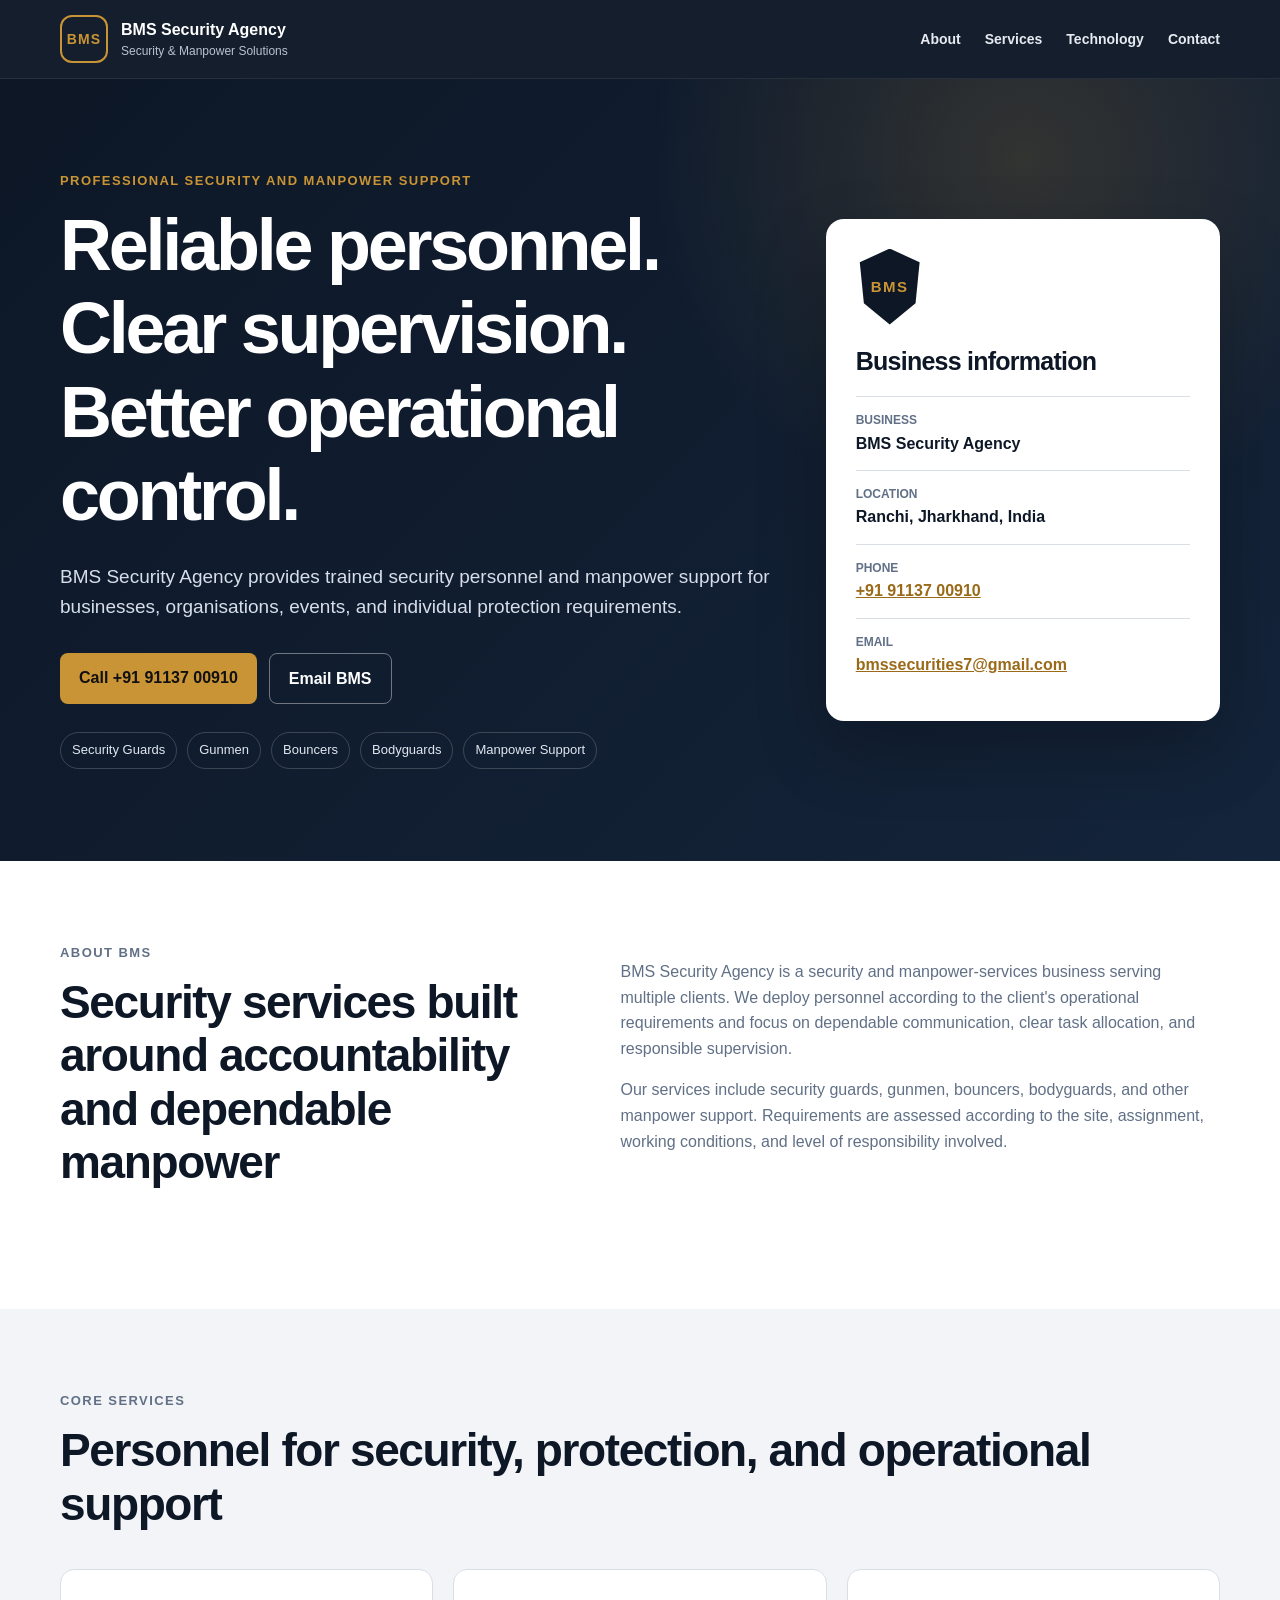
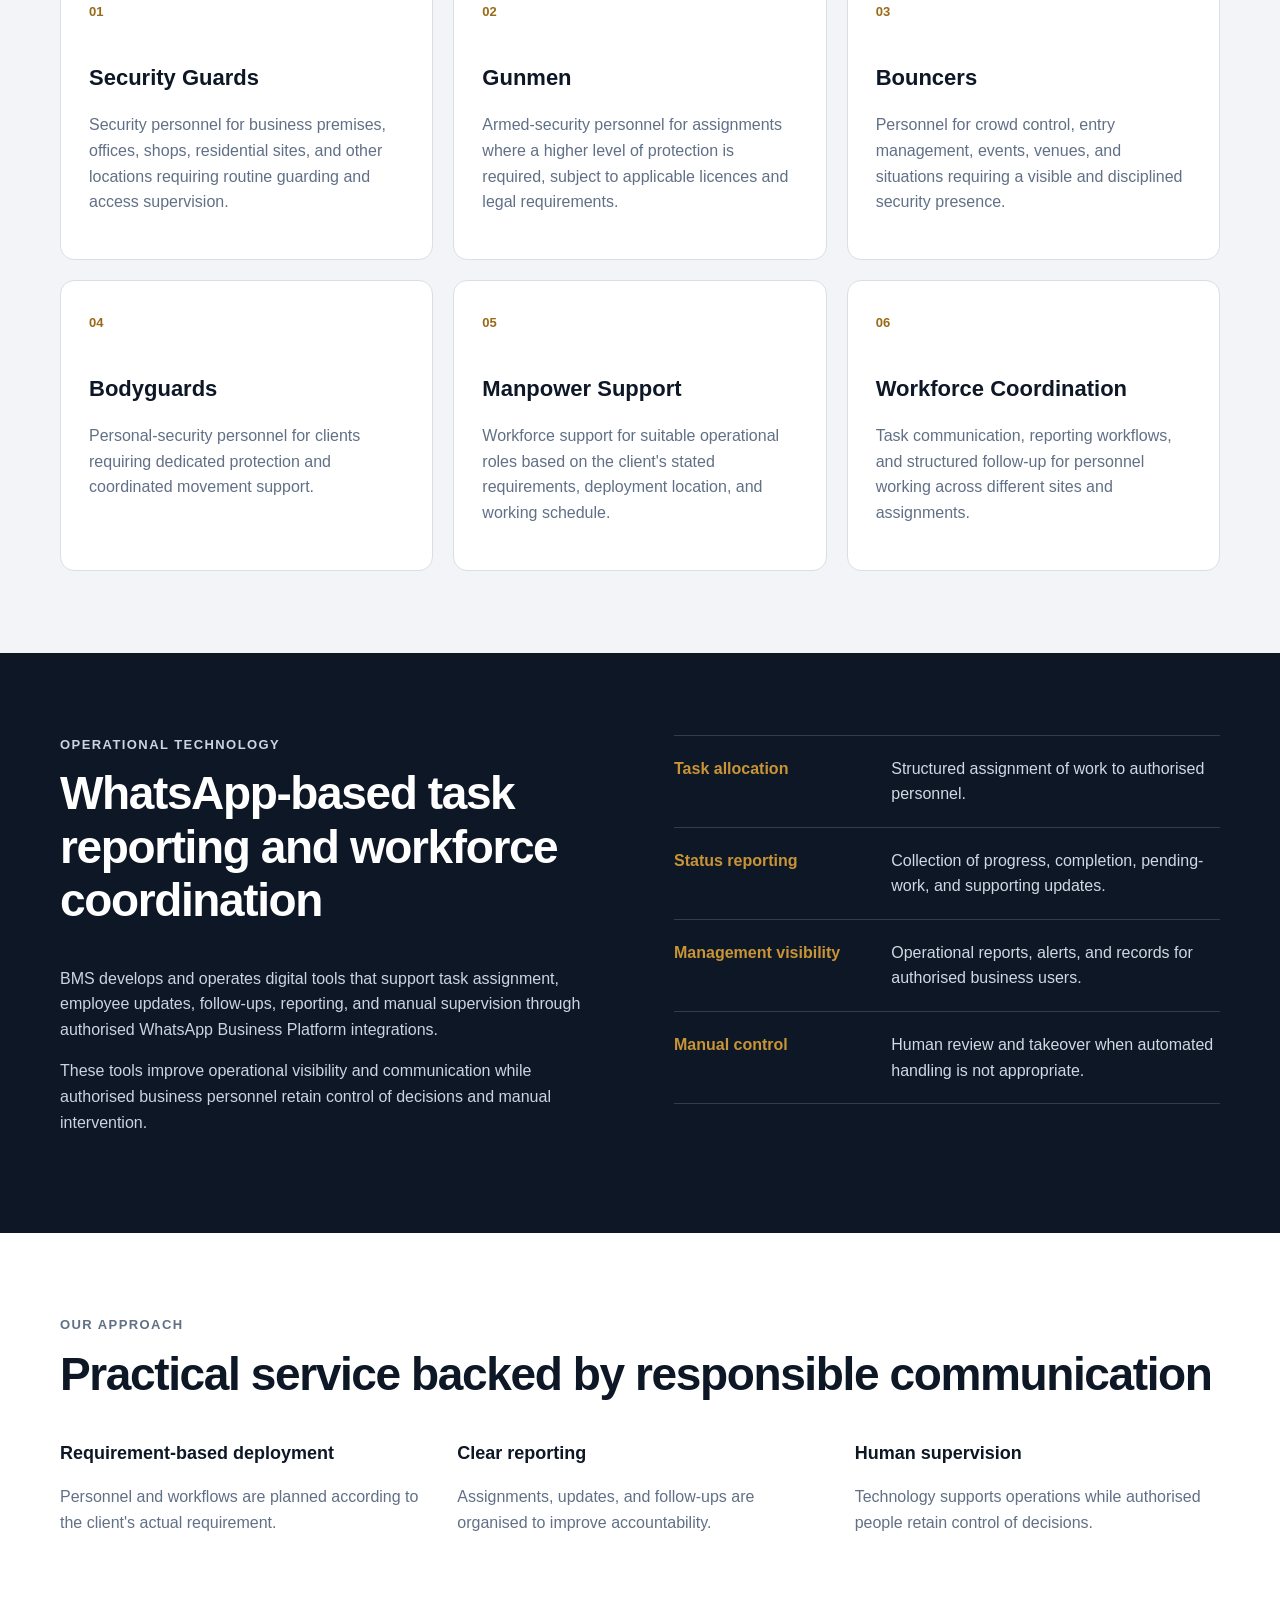
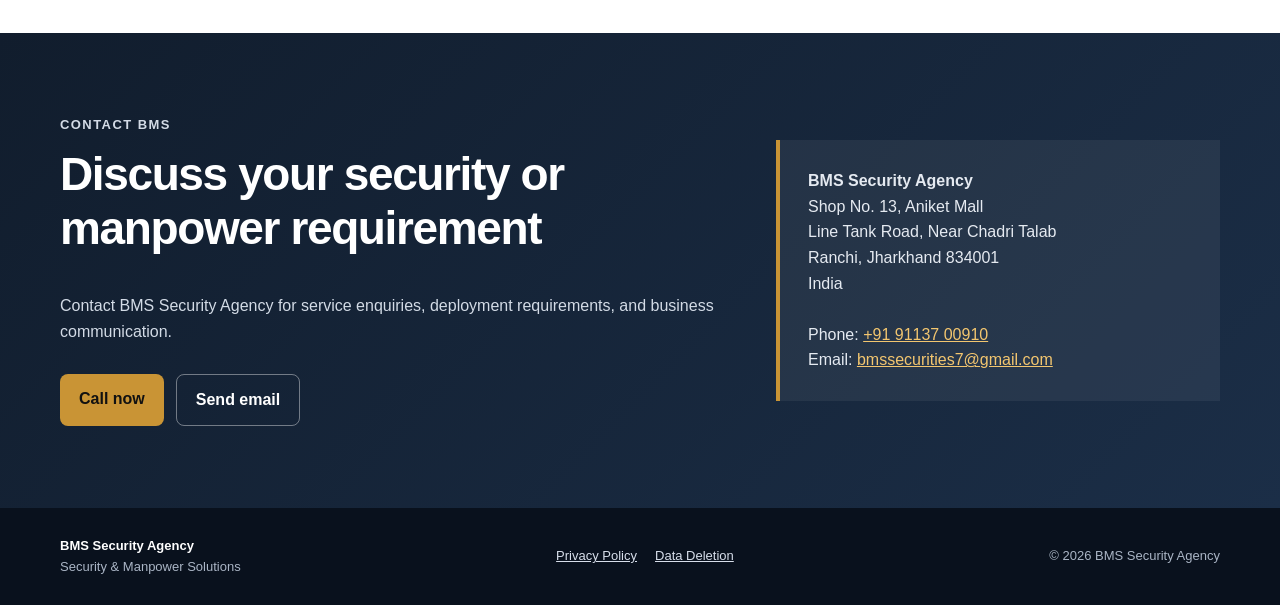
==== index.html @ 866577cf "Add BMS Security Agency website" ====
<!doctype html>
<html lang="en">
<head>
  <meta charset="utf-8">
  <meta name="viewport" content="width=device-width, initial-scale=1">
  <title>BMS Security Agency | Security & Manpower Solutions</title>
  <meta name="description" content="BMS Security Agency provides security guards, gunmen, bouncers, bodyguards, manpower support, and workforce coordination solutions from Ranchi, Jharkhand.">
  <meta name="theme-color" content="#0d1726">
  <link rel="icon" href="favicon.svg" type="image/svg+xml">
  <link rel="stylesheet" href="styles.css">
</head>
<body>
  <header class="site-header">
    <div class="container header-inner">
      <a class="brand" href="index.html" aria-label="BMS Security Agency home">
        <span class="brand-mark">BMS</span>
        <span class="brand-text">
          <strong>BMS Security Agency</strong>
          <small>Security & Manpower Solutions</small>
        </span>
      </a>
      <nav aria-label="Primary navigation">
        <a href="#about">About</a>
        <a href="#services">Services</a>
        <a href="#technology">Technology</a>
        <a href="#contact">Contact</a>
      </nav>
    </div>
  </header>

  <main>
    <section class="hero">
      <div class="container hero-grid">
        <div>
          <p class="eyebrow">Professional security and manpower support</p>
          <h1>Reliable personnel. Clear supervision. Better operational control.</h1>
          <p class="lead">
            BMS Security Agency provides trained security personnel and manpower support
            for businesses, organisations, events, and individual protection requirements.
          </p>
          <div class="actions">
            <a class="button primary" href="tel:+919113700910">Call +91 91137 00910</a>
            <a class="button secondary light" href="mailto:bmssecurities7@gmail.com">Email BMS</a>
          </div>
          <ul class="service-pills">
            <li>Security Guards</li>
            <li>Gunmen</li>
            <li>Bouncers</li>
            <li>Bodyguards</li>
            <li>Manpower Support</li>
          </ul>
        </div>

        <aside class="business-card">
          <div class="shield">BMS</div>
          <h2>Business information</h2>
          <dl>
            <div><dt>Business</dt><dd>BMS Security Agency</dd></div>
            <div><dt>Location</dt><dd>Ranchi, Jharkhand, India</dd></div>
            <div><dt>Phone</dt><dd><a href="tel:+919113700910">+91 91137 00910</a></dd></div>
            <div><dt>Email</dt><dd><a href="mailto:bmssecurities7@gmail.com">bmssecurities7@gmail.com</a></dd></div>
          </dl>
        </aside>
      </div>
    </section>

    <section id="about" class="section">
      <div class="container split">
        <div>
          <p class="eyebrow">About BMS</p>
          <h2>Security services built around accountability and dependable manpower</h2>
        </div>
        <div>
          <p>
            BMS Security Agency is a security and manpower-services business serving
            multiple clients. We deploy personnel according to the client's operational
            requirements and focus on dependable communication, clear task allocation,
            and responsible supervision.
          </p>
          <p>
            Our services include security guards, gunmen, bouncers, bodyguards, and other
            manpower support. Requirements are assessed according to the site, assignment,
            working conditions, and level of responsibility involved.
          </p>
        </div>
      </div>
    </section>

    <section id="services" class="section alt">
      <div class="container">
        <p class="eyebrow">Core services</p>
        <h2>Personnel for security, protection, and operational support</h2>
        <div class="cards">
          <article class="card"><span>01</span><h3>Security Guards</h3><p>Security personnel for business premises, offices, shops, residential sites, and other locations requiring routine guarding and access supervision.</p></article>
          <article class="card"><span>02</span><h3>Gunmen</h3><p>Armed-security personnel for assignments where a higher level of protection is required, subject to applicable licences and legal requirements.</p></article>
          <article class="card"><span>03</span><h3>Bouncers</h3><p>Personnel for crowd control, entry management, events, venues, and situations requiring a visible and disciplined security presence.</p></article>
          <article class="card"><span>04</span><h3>Bodyguards</h3><p>Personal-security personnel for clients requiring dedicated protection and coordinated movement support.</p></article>
          <article class="card"><span>05</span><h3>Manpower Support</h3><p>Workforce support for suitable operational roles based on the client's stated requirements, deployment location, and working schedule.</p></article>
          <article class="card"><span>06</span><h3>Workforce Coordination</h3><p>Task communication, reporting workflows, and structured follow-up for personnel working across different sites and assignments.</p></article>
        </div>
      </div>
    </section>

    <section id="technology" class="section technology">
      <div class="container technology-grid">
        <div>
          <p class="eyebrow">Operational technology</p>
          <h2>WhatsApp-based task reporting and workforce coordination</h2>
          <p>
            BMS develops and operates digital tools that support task assignment, employee
            updates, follow-ups, reporting, and manual supervision through authorised
            WhatsApp Business Platform integrations.
          </p>
          <p>
            These tools improve operational visibility and communication while authorised
            business personnel retain control of decisions and manual intervention.
          </p>
        </div>
        <div class="feature-list">
          <div><strong>Task allocation</strong><span>Structured assignment of work to authorised personnel.</span></div>
          <div><strong>Status reporting</strong><span>Collection of progress, completion, pending-work, and supporting updates.</span></div>
          <div><strong>Management visibility</strong><span>Operational reports, alerts, and records for authorised business users.</span></div>
          <div><strong>Manual control</strong><span>Human review and takeover when automated handling is not appropriate.</span></div>
        </div>
      </div>
    </section>

    <section class="section">
      <div class="container">
        <p class="eyebrow">Our approach</p>
        <h2>Practical service backed by responsible communication</h2>
        <div class="commitment-grid">
          <div><strong>Requirement-based deployment</strong><p>Personnel and workflows are planned according to the client's actual requirement.</p></div>
          <div><strong>Clear reporting</strong><p>Assignments, updates, and follow-ups are organised to improve accountability.</p></div>
          <div><strong>Human supervision</strong><p>Technology supports operations while authorised people retain control of decisions.</p></div>
        </div>
      </div>
    </section>

    <section id="contact" class="section contact-section">
      <div class="container contact-grid">
        <div>
          <p class="eyebrow">Contact BMS</p>
          <h2>Discuss your security or manpower requirement</h2>
          <p>Contact BMS Security Agency for service enquiries, deployment requirements, and business communication.</p>
          <div class="actions">
            <a class="button primary" href="tel:+919113700910">Call now</a>
            <a class="button secondary light" href="mailto:bmssecurities7@gmail.com">Send email</a>
          </div>
        </div>
        <address>
          <strong>BMS Security Agency</strong><br>
          Shop No. 13, Aniket Mall<br>
          Line Tank Road, Near Chadri Talab<br>
          Ranchi, Jharkhand 834001<br>
          India<br><br>
          Phone: <a href="tel:+919113700910">+91 91137 00910</a><br>
          Email: <a href="mailto:bmssecurities7@gmail.com">bmssecurities7@gmail.com</a>
        </address>
      </div>
    </section>
  </main>

  <footer>
    <div class="container footer-inner">
      <div><strong>BMS Security Agency</strong><span>Security & Manpower Solutions</span></div>
      <div class="footer-links">
        <a href="privacy.html">Privacy Policy</a>
        <a href="data-deletion.html">Data Deletion</a>
      </div>
      <span>© <span id="year"></span> BMS Security Agency</span>
    </div>
  </footer>

  <script>document.getElementById("year").textContent = new Date().getFullYear();</script>
</body>
</html>
---- styles.css ----
*{box-sizing:border-box}:root{--ink:#0d1726;--muted:#617086;--surface:#fff;--soft:#f2f4f7;--line:#d9dee7;--gold:#c99435;--gold-dark:#9a6a18;--navy:#0d1726;--navy-light:#14243a;--max:1160px}html{scroll-behavior:smooth}body{margin:0;color:var(--ink);background:var(--surface);font-family:Arial,Helvetica,sans-serif;line-height:1.6}a{color:var(--gold-dark)}.container{width:min(calc(100% - 36px),var(--max));margin:0 auto}.site-header{position:sticky;top:0;z-index:20;background:rgba(13,23,38,.97);border-bottom:1px solid rgba(255,255,255,.08)}.header-inner,.footer-inner{display:flex;align-items:center;justify-content:space-between;gap:28px}.header-inner{min-height:78px}.brand{display:inline-flex;align-items:center;gap:13px;color:#fff;text-decoration:none}.brand-mark{width:48px;height:48px;display:grid;place-items:center;border:2px solid var(--gold);border-radius:12px;color:var(--gold);font-size:14px;font-weight:800;letter-spacing:.08em}.brand-text strong,.brand-text small{display:block}.brand-text small{color:#b8c2d1;font-size:12px}nav{display:flex;gap:24px}nav a{color:#e6ebf2;text-decoration:none;font-size:14px;font-weight:700}nav a:hover{color:var(--gold)}.hero{padding:92px 0;color:#fff;background:radial-gradient(circle at 80% 10%,rgba(201,148,53,.18),transparent 30%),linear-gradient(135deg,var(--navy),var(--navy-light))}.hero-grid{display:grid;grid-template-columns:1.35fr .75fr;gap:56px;align-items:center}.eyebrow{margin:0 0 12px;color:var(--gold);font-size:13px;font-weight:800;letter-spacing:.11em;text-transform:uppercase}h1,h2,h3{line-height:1.16;margin-top:0}h1{max-width:900px;margin-bottom:24px;font-size:clamp(42px,6.5vw,72px);letter-spacing:-.045em}h2{font-size:clamp(30px,4.5vw,46px);letter-spacing:-.03em}.lead{max-width:760px;color:#d7deea;font-size:19px}.actions{display:flex;flex-wrap:wrap;gap:12px;margin-top:30px}.button{display:inline-block;padding:12px 19px;border-radius:8px;text-decoration:none;font-weight:800}.button.primary{color:#111;background:var(--gold)}.button.secondary{color:var(--ink);background:#fff;border:1px solid var(--line)}.button.secondary.light{color:#fff;background:transparent;border-color:rgba(255,255,255,.4)}.service-pills{display:flex;flex-wrap:wrap;gap:10px;padding:0;margin:28px 0 0;list-style:none}.service-pills li{padding:7px 11px;color:#dfe6ef;border:1px solid rgba(255,255,255,.18);border-radius:999px;font-size:13px}.business-card{padding:30px;color:var(--ink);background:#fff;border-radius:18px;box-shadow:0 28px 70px rgba(0,0,0,.24)}.shield{width:68px;height:76px;display:grid;place-items:center;margin-bottom:22px;color:var(--gold);background:var(--navy);clip-path:polygon(50% 0,94% 18%,88% 72%,50% 100%,12% 72%,6% 18%);font-size:15px;font-weight:900;letter-spacing:.1em}.business-card h2{font-size:25px}.business-card dl,.business-card dd{margin:0}.business-card dl>div{padding:14px 0;border-top:1px solid var(--line)}.business-card dt{color:var(--muted);font-size:12px;font-weight:700;text-transform:uppercase}.business-card dd{font-weight:700}.section{padding:82px 0}.section.alt{background:var(--soft)}.split{display:grid;grid-template-columns:.9fr 1.1fr;gap:70px;align-items:start}.section p{color:var(--muted)}.cards{display:grid;grid-template-columns:repeat(3,1fr);gap:20px;margin-top:34px}.card{min-height:270px;padding:28px;background:#fff;border:1px solid var(--line);border-radius:14px}.card span{display:inline-block;margin-bottom:42px;color:var(--gold-dark);font-size:13px;font-weight:800}.card h3{font-size:22px}.technology{color:#fff;background:var(--navy)}.technology h2{color:#fff}.technology p{color:#cbd4e0}.technology-grid{display:grid;grid-template-columns:1fr 1fr;gap:68px}.feature-list{border-top:1px solid rgba(255,255,255,.16)}.feature-list>div{display:grid;grid-template-columns:.75fr 1.25fr;gap:20px;padding:20px 0;border-bottom:1px solid rgba(255,255,255,.16)}.feature-list strong{color:var(--gold)}.feature-list span{color:#d0d8e3}.commitment-grid{display:grid;grid-template-columns:repeat(3,1fr);gap:32px;margin-top:32px}.commitment-grid strong{display:block;margin-bottom:8px;font-size:18px}.contact-section{color:#fff;background:linear-gradient(135deg,#111d2d,#1b2e47)}.contact-section h2{color:#fff}.contact-section p{color:#d3dbe6}.contact-grid{display:grid;grid-template-columns:1.2fr .8fr;gap:50px;align-items:center}address{padding:28px;color:#e5eaf1;background:rgba(255,255,255,.06);border-left:4px solid var(--gold);font-style:normal}address a{color:#f3c66f}footer{padding:28px 0;color:#aab5c5;background:#09111d;font-size:13px}.footer-inner>div:first-child strong,.footer-inner>div:first-child span{display:block}.footer-inner>div:first-child strong{color:#fff}.footer-links{display:flex;gap:18px}.footer-links a{color:#d7deea}.legal-page{min-height:75vh;background:var(--soft)}.legal-card{max-width:880px;padding:46px;background:#fff;border:1px solid var(--line);border-radius:16px}.legal-card h1{margin-bottom:8px;font-size:clamp(40px,6vw,62px)}.legal-card h2{margin-top:34px;font-size:25px}.legal-card li{margin-bottom:8px;color:var(--muted)}@media(max-width:820px){nav{display:none}.hero{padding:62px 0}.hero-grid,.split,.technology-grid,.contact-grid,.cards,.commitment-grid{grid-template-columns:1fr}.hero-grid,.split,.technology-grid,.contact-grid{gap:34px}.card{min-height:auto}.feature-list>div{grid-template-columns:1fr;gap:5px}.footer-inner{align-items:flex-start;flex-direction:column}.legal-card{padding:28px 22px}}
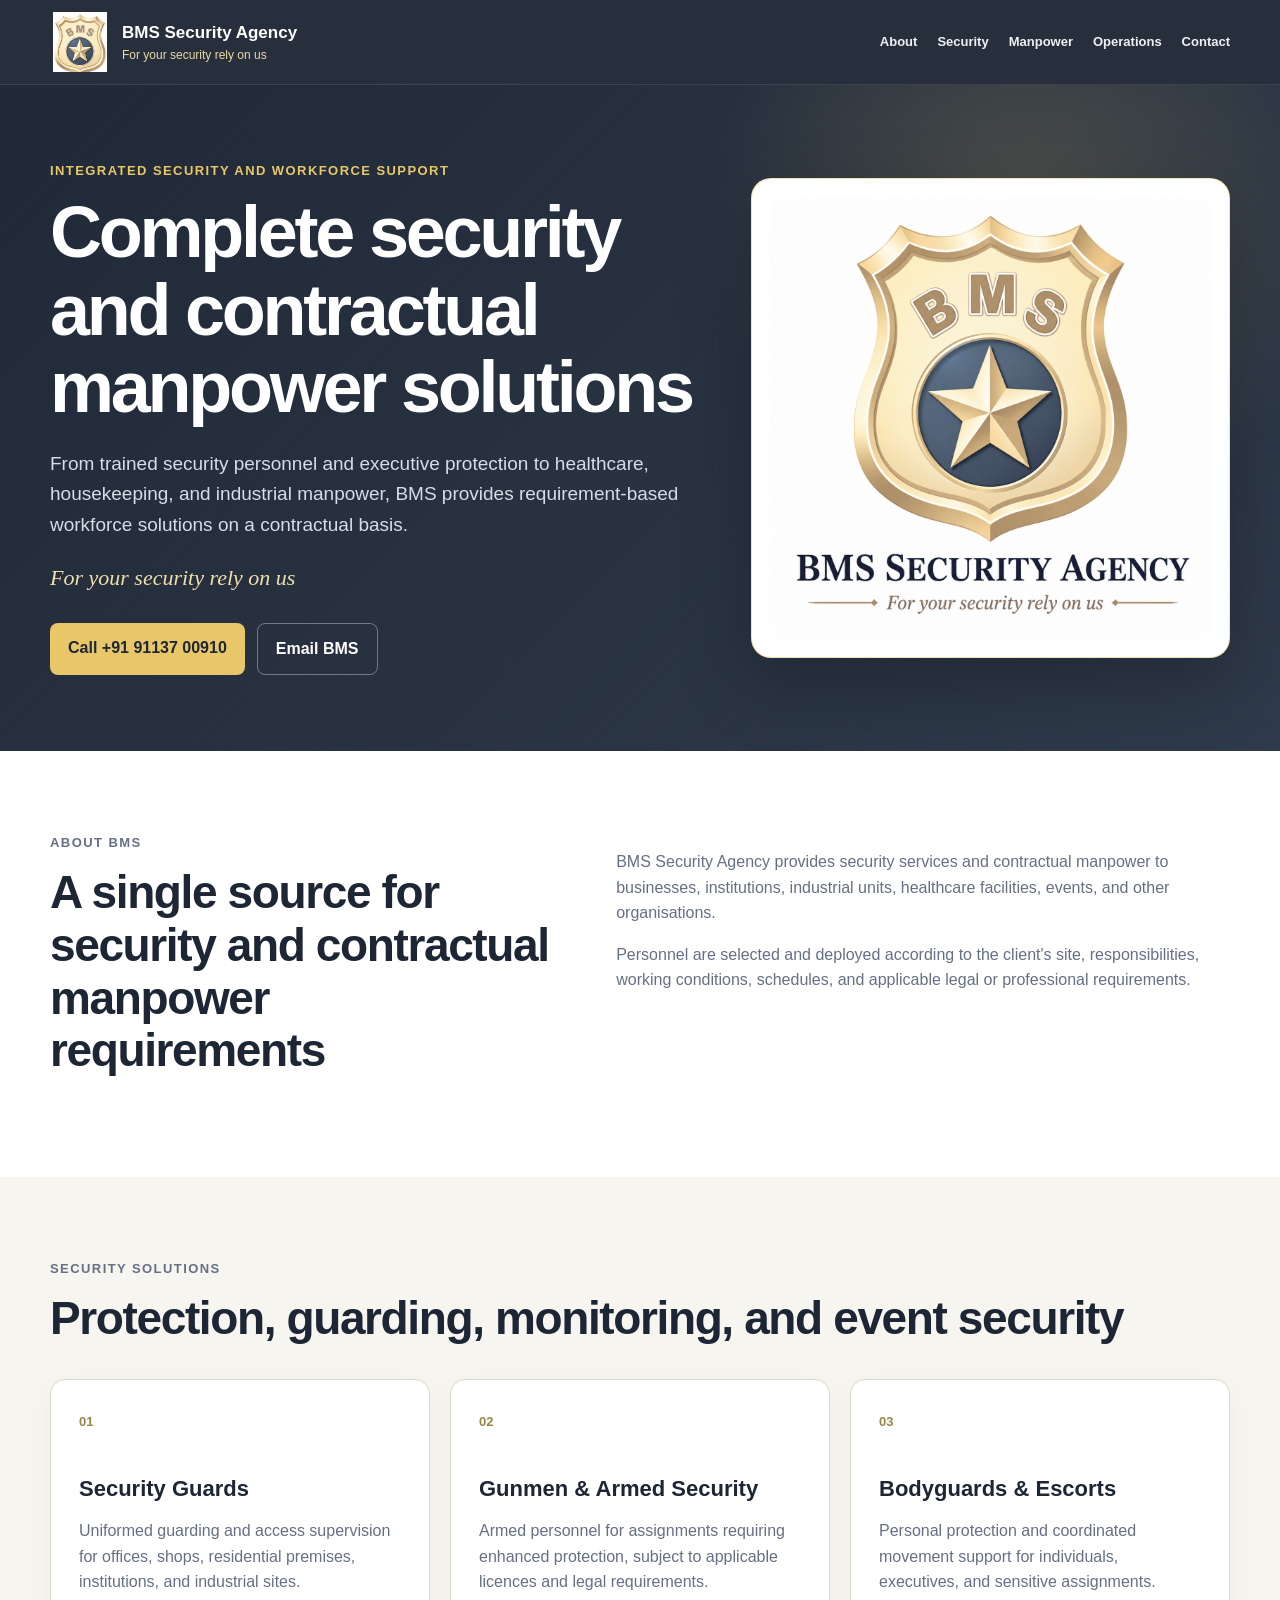
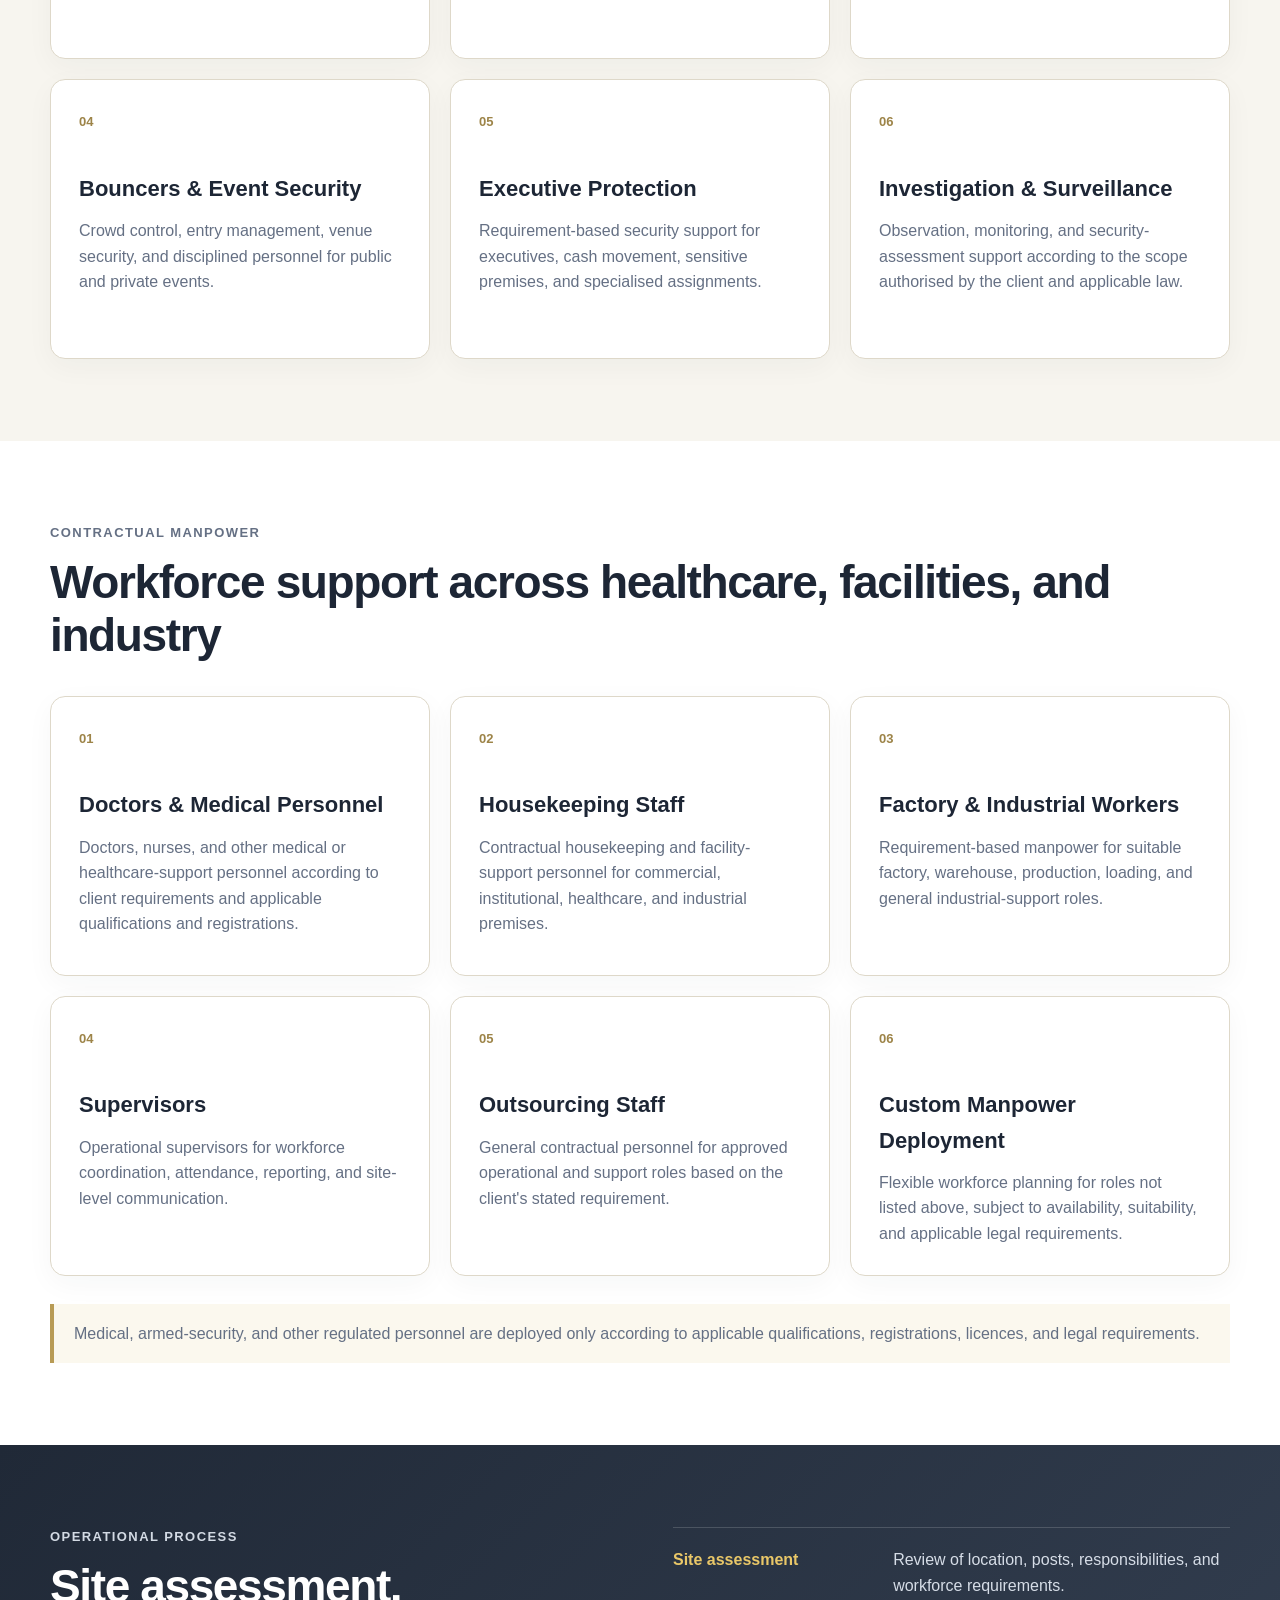
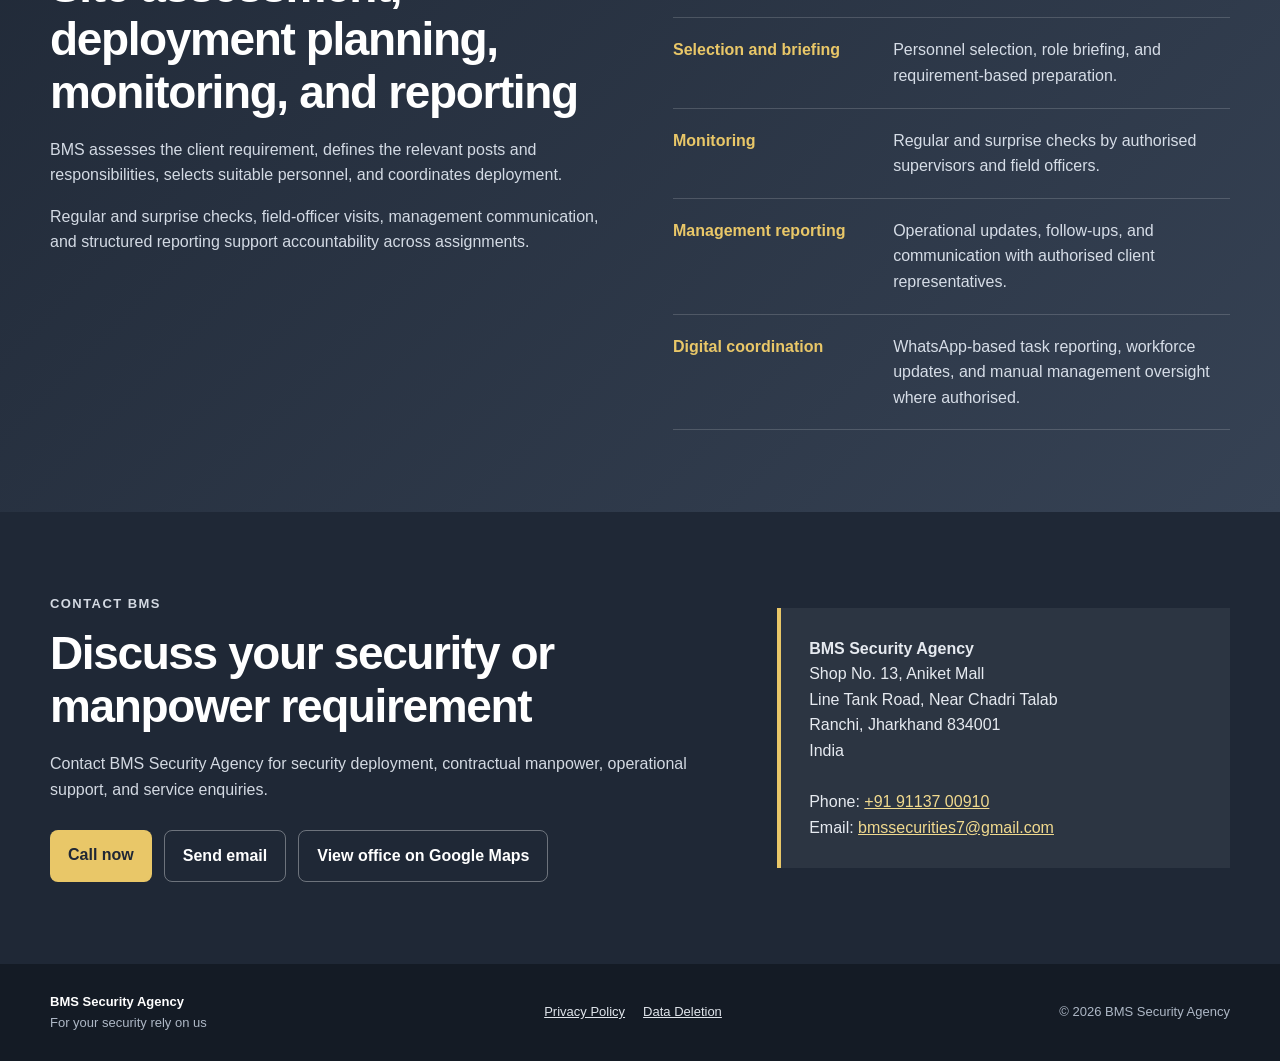
==== commit 2cfdd594: "Update BMS website and branding" ====
--- a/index.html
+++ b/index.html
@@ -3,63 +3,53 @@
 <head>
   <meta charset="utf-8">
   <meta name="viewport" content="width=device-width, initial-scale=1">
-  <title>BMS Security Agency | Security & Manpower Solutions</title>
-  <meta name="description" content="BMS Security Agency provides security guards, gunmen, bouncers, bodyguards, manpower support, and workforce coordination solutions from Ranchi, Jharkhand.">
-  <meta name="theme-color" content="#0d1726">
-  <link rel="icon" href="favicon.svg" type="image/svg+xml">
+  <title>BMS Security Agency | Complete Security & Contractual Manpower Solutions</title>
+  <meta name="description" content="BMS Security Agency provides complete security solutions and contractual manpower including guards, gunmen, bodyguards, bouncers, medical staff, housekeeping personnel, and factory workers.">
+  <meta name="theme-color" content="#1d2635">
+  <link rel="icon" href="favicon.png" type="image/png">
   <link rel="stylesheet" href="styles.css">
 </head>
 <body>
   <header class="site-header">
     <div class="container header-inner">
-      <a class="brand" href="index.html" aria-label="BMS Security Agency home">
-        <span class="brand-mark">BMS</span>
+      <a class="brand" href="#top" aria-label="BMS Security Agency home">
+        <img src="bms-logo-mark.png" alt="" class="brand-logo">
         <span class="brand-text">
           <strong>BMS Security Agency</strong>
-          <small>Security & Manpower Solutions</small>
+          <small>For your security rely on us</small>
         </span>
       </a>
       <nav aria-label="Primary navigation">
         <a href="#about">About</a>
-        <a href="#services">Services</a>
-        <a href="#technology">Technology</a>
+        <a href="#security">Security</a>
+        <a href="#manpower">Manpower</a>
+        <a href="#operations">Operations</a>
         <a href="#contact">Contact</a>
       </nav>
     </div>
   </header>
 
-  <main>
+  <main id="top">
     <section class="hero">
       <div class="container hero-grid">
-        <div>
-          <p class="eyebrow">Professional security and manpower support</p>
-          <h1>Reliable personnel. Clear supervision. Better operational control.</h1>
+        <div class="hero-copy">
+          <p class="eyebrow">Integrated security and workforce support</p>
+          <h1>Complete security and contractual manpower solutions</h1>
           <p class="lead">
-            BMS Security Agency provides trained security personnel and manpower support
-            for businesses, organisations, events, and individual protection requirements.
+            From trained security personnel and executive protection to healthcare,
+            housekeeping, and industrial manpower, BMS provides requirement-based
+            workforce solutions on a contractual basis.
           </p>
+          <p class="motto">For your security rely on us</p>
+
           <div class="actions">
             <a class="button primary" href="tel:+919113700910">Call +91 91137 00910</a>
             <a class="button secondary light" href="mailto:bmssecurities7@gmail.com">Email BMS</a>
           </div>
-          <ul class="service-pills">
-            <li>Security Guards</li>
-            <li>Gunmen</li>
-            <li>Bouncers</li>
-            <li>Bodyguards</li>
-            <li>Manpower Support</li>
-          </ul>
         </div>
 
-        <aside class="business-card">
-          <div class="shield">BMS</div>
-          <h2>Business information</h2>
-          <dl>
-            <div><dt>Business</dt><dd>BMS Security Agency</dd></div>
-            <div><dt>Location</dt><dd>Ranchi, Jharkhand, India</dd></div>
-            <div><dt>Phone</dt><dd><a href="tel:+919113700910">+91 91137 00910</a></dd></div>
-            <div><dt>Email</dt><dd><a href="mailto:bmssecurities7@gmail.com">bmssecurities7@gmail.com</a></dd></div>
-          </dl>
+        <aside class="logo-panel">
+          <img src="bms-logo-full.png" alt="BMS Security Agency logo with shield, star, and the motto For your security rely on us">
         </aside>
       </div>
     </section>
@@ -68,71 +58,77 @@
       <div class="container split">
         <div>
           <p class="eyebrow">About BMS</p>
-          <h2>Security services built around accountability and dependable manpower</h2>
+          <h2>A single source for security and contractual manpower requirements</h2>
         </div>
         <div>
           <p>
-            BMS Security Agency is a security and manpower-services business serving
-            multiple clients. We deploy personnel according to the client's operational
-            requirements and focus on dependable communication, clear task allocation,
-            and responsible supervision.
+            BMS Security Agency provides security services and contractual manpower
+            to businesses, institutions, industrial units, healthcare facilities,
+            events, and other organisations.
           </p>
           <p>
-            Our services include security guards, gunmen, bouncers, bodyguards, and other
-            manpower support. Requirements are assessed according to the site, assignment,
-            working conditions, and level of responsibility involved.
+            Personnel are selected and deployed according to the client's site,
+            responsibilities, working conditions, schedules, and applicable legal
+            or professional requirements.
           </p>
         </div>
       </div>
     </section>
 
-    <section id="services" class="section alt">
+    <section id="security" class="section alt">
       <div class="container">
-        <p class="eyebrow">Core services</p>
-        <h2>Personnel for security, protection, and operational support</h2>
+        <p class="eyebrow">Security solutions</p>
+        <h2>Protection, guarding, monitoring, and event security</h2>
         <div class="cards">
-          <article class="card"><span>01</span><h3>Security Guards</h3><p>Security personnel for business premises, offices, shops, residential sites, and other locations requiring routine guarding and access supervision.</p></article>
-          <article class="card"><span>02</span><h3>Gunmen</h3><p>Armed-security personnel for assignments where a higher level of protection is required, subject to applicable licences and legal requirements.</p></article>
-          <article class="card"><span>03</span><h3>Bouncers</h3><p>Personnel for crowd control, entry management, events, venues, and situations requiring a visible and disciplined security presence.</p></article>
-          <article class="card"><span>04</span><h3>Bodyguards</h3><p>Personal-security personnel for clients requiring dedicated protection and coordinated movement support.</p></article>
-          <article class="card"><span>05</span><h3>Manpower Support</h3><p>Workforce support for suitable operational roles based on the client's stated requirements, deployment location, and working schedule.</p></article>
-          <article class="card"><span>06</span><h3>Workforce Coordination</h3><p>Task communication, reporting workflows, and structured follow-up for personnel working across different sites and assignments.</p></article>
+          <article class="card"><span>01</span><h3>Security Guards</h3><p>Uniformed guarding and access supervision for offices, shops, residential premises, institutions, and industrial sites.</p></article>
+          <article class="card"><span>02</span><h3>Gunmen & Armed Security</h3><p>Armed personnel for assignments requiring enhanced protection, subject to applicable licences and legal requirements.</p></article>
+          <article class="card"><span>03</span><h3>Bodyguards & Escorts</h3><p>Personal protection and coordinated movement support for individuals, executives, and sensitive assignments.</p></article>
+          <article class="card"><span>04</span><h3>Bouncers & Event Security</h3><p>Crowd control, entry management, venue security, and disciplined personnel for public and private events.</p></article>
+          <article class="card"><span>05</span><h3>Executive Protection</h3><p>Requirement-based security support for executives, cash movement, sensitive premises, and specialised assignments.</p></article>
+          <article class="card"><span>06</span><h3>Investigation & Surveillance</h3><p>Observation, monitoring, and security-assessment support according to the scope authorised by the client and applicable law.</p></article>
         </div>
       </div>
     </section>
 
-    <section id="technology" class="section technology">
+    <section id="manpower" class="section">
+      <div class="container">
+        <p class="eyebrow">Contractual manpower</p>
+        <h2>Workforce support across healthcare, facilities, and industry</h2>
+        <div class="cards">
+          <article class="card"><span>01</span><h3>Doctors & Medical Personnel</h3><p>Doctors, nurses, and other medical or healthcare-support personnel according to client requirements and applicable qualifications and registrations.</p></article>
+          <article class="card"><span>02</span><h3>Housekeeping Staff</h3><p>Contractual housekeeping and facility-support personnel for commercial, institutional, healthcare, and industrial premises.</p></article>
+          <article class="card"><span>03</span><h3>Factory & Industrial Workers</h3><p>Requirement-based manpower for suitable factory, warehouse, production, loading, and general industrial-support roles.</p></article>
+          <article class="card"><span>04</span><h3>Supervisors</h3><p>Operational supervisors for workforce coordination, attendance, reporting, and site-level communication.</p></article>
+          <article class="card"><span>05</span><h3>Outsourcing Staff</h3><p>General contractual personnel for approved operational and support roles based on the client's stated requirement.</p></article>
+          <article class="card"><span>06</span><h3>Custom Manpower Deployment</h3><p>Flexible workforce planning for roles not listed above, subject to availability, suitability, and applicable legal requirements.</p></article>
+        </div>
+        <p class="disclaimer">
+          Medical, armed-security, and other regulated personnel are deployed only
+          according to applicable qualifications, registrations, licences, and legal requirements.
+        </p>
+      </div>
+    </section>
+
+    <section id="operations" class="section technology">
       <div class="container technology-grid">
         <div>
-          <p class="eyebrow">Operational technology</p>
-          <h2>WhatsApp-based task reporting and workforce coordination</h2>
+          <p class="eyebrow">Operational process</p>
+          <h2>Site assessment, deployment planning, monitoring, and reporting</h2>
           <p>
-            BMS develops and operates digital tools that support task assignment, employee
-            updates, follow-ups, reporting, and manual supervision through authorised
-            WhatsApp Business Platform integrations.
+            BMS assesses the client requirement, defines the relevant posts and
+            responsibilities, selects suitable personnel, and coordinates deployment.
           </p>
           <p>
-            These tools improve operational visibility and communication while authorised
-            business personnel retain control of decisions and manual intervention.
+            Regular and surprise checks, field-officer visits, management communication,
+            and structured reporting support accountability across assignments.
           </p>
         </div>
         <div class="feature-list">
-          <div><strong>Task allocation</strong><span>Structured assignment of work to authorised personnel.</span></div>
-          <div><strong>Status reporting</strong><span>Collection of progress, completion, pending-work, and supporting updates.</span></div>
-          <div><strong>Management visibility</strong><span>Operational reports, alerts, and records for authorised business users.</span></div>
-          <div><strong>Manual control</strong><span>Human review and takeover when automated handling is not appropriate.</span></div>
-        </div>
-      </div>
-    </section>
-
-    <section class="section">
-      <div class="container">
-        <p class="eyebrow">Our approach</p>
-        <h2>Practical service backed by responsible communication</h2>
-        <div class="commitment-grid">
-          <div><strong>Requirement-based deployment</strong><p>Personnel and workflows are planned according to the client's actual requirement.</p></div>
-          <div><strong>Clear reporting</strong><p>Assignments, updates, and follow-ups are organised to improve accountability.</p></div>
-          <div><strong>Human supervision</strong><p>Technology supports operations while authorised people retain control of decisions.</p></div>
+          <div><strong>Site assessment</strong><span>Review of location, posts, responsibilities, and workforce requirements.</span></div>
+          <div><strong>Selection and briefing</strong><span>Personnel selection, role briefing, and requirement-based preparation.</span></div>
+          <div><strong>Monitoring</strong><span>Regular and surprise checks by authorised supervisors and field officers.</span></div>
+          <div><strong>Management reporting</strong><span>Operational updates, follow-ups, and communication with authorised client representatives.</span></div>
+          <div><strong>Digital coordination</strong><span>WhatsApp-based task reporting, workforce updates, and manual management oversight where authorised.</span></div>
         </div>
       </div>
     </section>
@@ -142,12 +138,17 @@
         <div>
           <p class="eyebrow">Contact BMS</p>
           <h2>Discuss your security or manpower requirement</h2>
-          <p>Contact BMS Security Agency for service enquiries, deployment requirements, and business communication.</p>
+          <p>
+            Contact BMS Security Agency for security deployment, contractual manpower,
+            operational support, and service enquiries.
+          </p>
           <div class="actions">
             <a class="button primary" href="tel:+919113700910">Call now</a>
             <a class="button secondary light" href="mailto:bmssecurities7@gmail.com">Send email</a>
+            <a class="button secondary light" href="https://share.google/nRdFYSxOBsEnDngua" target="_blank" rel="noopener">View office on Google Maps</a>
           </div>
         </div>
+
         <address>
           <strong>BMS Security Agency</strong><br>
           Shop No. 13, Aniket Mall<br>
@@ -163,7 +164,10 @@
 
   <footer>
     <div class="container footer-inner">
-      <div><strong>BMS Security Agency</strong><span>Security & Manpower Solutions</span></div>
+      <div>
+        <strong>BMS Security Agency</strong>
+        <span>For your security rely on us</span>
+      </div>
       <div class="footer-links">
         <a href="privacy.html">Privacy Policy</a>
         <a href="data-deletion.html">Data Deletion</a>
--- a/styles.css
+++ b/styles.css
@@ -1 +1 @@
-*{box-sizing:border-box}:root{--ink:#0d1726;--muted:#617086;--surface:#fff;--soft:#f2f4f7;--line:#d9dee7;--gold:#c99435;--gold-dark:#9a6a18;--navy:#0d1726;--navy-light:#14243a;--max:1160px}html{scroll-behavior:smooth}body{margin:0;color:var(--ink);background:var(--surface);font-family:Arial,Helvetica,sans-serif;line-height:1.6}a{color:var(--gold-dark)}.container{width:min(calc(100% - 36px),var(--max));margin:0 auto}.site-header{position:sticky;top:0;z-index:20;background:rgba(13,23,38,.97);border-bottom:1px solid rgba(255,255,255,.08)}.header-inner,.footer-inner{display:flex;align-items:center;justify-content:space-between;gap:28px}.header-inner{min-height:78px}.brand{display:inline-flex;align-items:center;gap:13px;color:#fff;text-decoration:none}.brand-mark{width:48px;height:48px;display:grid;place-items:center;border:2px solid var(--gold);border-radius:12px;color:var(--gold);font-size:14px;font-weight:800;letter-spacing:.08em}.brand-text strong,.brand-text small{display:block}.brand-text small{color:#b8c2d1;font-size:12px}nav{display:flex;gap:24px}nav a{color:#e6ebf2;text-decoration:none;font-size:14px;font-weight:700}nav a:hover{color:var(--gold)}.hero{padding:92px 0;color:#fff;background:radial-gradient(circle at 80% 10%,rgba(201,148,53,.18),transparent 30%),linear-gradient(135deg,var(--navy),var(--navy-light))}.hero-grid{display:grid;grid-template-columns:1.35fr .75fr;gap:56px;align-items:center}.eyebrow{margin:0 0 12px;color:var(--gold);font-size:13px;font-weight:800;letter-spacing:.11em;text-transform:uppercase}h1,h2,h3{line-height:1.16;margin-top:0}h1{max-width:900px;margin-bottom:24px;font-size:clamp(42px,6.5vw,72px);letter-spacing:-.045em}h2{font-size:clamp(30px,4.5vw,46px);letter-spacing:-.03em}.lead{max-width:760px;color:#d7deea;font-size:19px}.actions{display:flex;flex-wrap:wrap;gap:12px;margin-top:30px}.button{display:inline-block;padding:12px 19px;border-radius:8px;text-decoration:none;font-weight:800}.button.primary{color:#111;background:var(--gold)}.button.secondary{color:var(--ink);background:#fff;border:1px solid var(--line)}.button.secondary.light{color:#fff;background:transparent;border-color:rgba(255,255,255,.4)}.service-pills{display:flex;flex-wrap:wrap;gap:10px;padding:0;margin:28px 0 0;list-style:none}.service-pills li{padding:7px 11px;color:#dfe6ef;border:1px solid rgba(255,255,255,.18);border-radius:999px;font-size:13px}.business-card{padding:30px;color:var(--ink);background:#fff;border-radius:18px;box-shadow:0 28px 70px rgba(0,0,0,.24)}.shield{width:68px;height:76px;display:grid;place-items:center;margin-bottom:22px;color:var(--gold);background:var(--navy);clip-path:polygon(50% 0,94% 18%,88% 72%,50% 100%,12% 72%,6% 18%);font-size:15px;font-weight:900;letter-spacing:.1em}.business-card h2{font-size:25px}.business-card dl,.business-card dd{margin:0}.business-card dl>div{padding:14px 0;border-top:1px solid var(--line)}.business-card dt{color:var(--muted);font-size:12px;font-weight:700;text-transform:uppercase}.business-card dd{font-weight:700}.section{padding:82px 0}.section.alt{background:var(--soft)}.split{display:grid;grid-template-columns:.9fr 1.1fr;gap:70px;align-items:start}.section p{color:var(--muted)}.cards{display:grid;grid-template-columns:repeat(3,1fr);gap:20px;margin-top:34px}.card{min-height:270px;padding:28px;background:#fff;border:1px solid var(--line);border-radius:14px}.card span{display:inline-block;margin-bottom:42px;color:var(--gold-dark);font-size:13px;font-weight:800}.card h3{font-size:22px}.technology{color:#fff;background:var(--navy)}.technology h2{color:#fff}.technology p{color:#cbd4e0}.technology-grid{display:grid;grid-template-columns:1fr 1fr;gap:68px}.feature-list{border-top:1px solid rgba(255,255,255,.16)}.feature-list>div{display:grid;grid-template-columns:.75fr 1.25fr;gap:20px;padding:20px 0;border-bottom:1px solid rgba(255,255,255,.16)}.feature-list strong{color:var(--gold)}.feature-list span{color:#d0d8e3}.commitment-grid{display:grid;grid-template-columns:repeat(3,1fr);gap:32px;margin-top:32px}.commitment-grid strong{display:block;margin-bottom:8px;font-size:18px}.contact-section{color:#fff;background:linear-gradient(135deg,#111d2d,#1b2e47)}.contact-section h2{color:#fff}.contact-section p{color:#d3dbe6}.contact-grid{display:grid;grid-template-columns:1.2fr .8fr;gap:50px;align-items:center}address{padding:28px;color:#e5eaf1;background:rgba(255,255,255,.06);border-left:4px solid var(--gold);font-style:normal}address a{color:#f3c66f}footer{padding:28px 0;color:#aab5c5;background:#09111d;font-size:13px}.footer-inner>div:first-child strong,.footer-inner>div:first-child span{display:block}.footer-inner>div:first-child strong{color:#fff}.footer-links{display:flex;gap:18px}.footer-links a{color:#d7deea}.legal-page{min-height:75vh;background:var(--soft)}.legal-card{max-width:880px;padding:46px;background:#fff;border:1px solid var(--line);border-radius:16px}.legal-card h1{margin-bottom:8px;font-size:clamp(40px,6vw,62px)}.legal-card h2{margin-top:34px;font-size:25px}.legal-card li{margin-bottom:8px;color:var(--muted)}@media(max-width:820px){nav{display:none}.hero{padding:62px 0}.hero-grid,.split,.technology-grid,.contact-grid,.cards,.commitment-grid{grid-template-columns:1fr}.hero-grid,.split,.technology-grid,.contact-grid{gap:34px}.card{min-height:auto}.feature-list>div{grid-template-columns:1fr;gap:5px}.footer-inner{align-items:flex-start;flex-direction:column}.legal-card{padding:28px 22px}}
+*{box-sizing:border-box}:root{--ink:#1d2635;--muted:#657084;--surface:#fff;--soft:#f7f5ef;--line:#ded8c9;--gold:#e9c768;--gold-deep:#b89b55;--navy:#2f3a4a;--navy-dark:#202937;--max:1180px}html{scroll-behavior:smooth}body{margin:0;color:var(--ink);background:var(--surface);font-family:Arial,Helvetica,sans-serif;line-height:1.6}a{color:#8a713d}.container{width:min(calc(100% - 36px),var(--max));margin:0 auto}.site-header{position:sticky;top:0;z-index:20;background:rgba(32,41,55,.97);border-bottom:1px solid rgba(255,255,255,.1)}.header-inner,.footer-inner{display:flex;align-items:center;justify-content:space-between;gap:28px}.header-inner{min-height:84px}.brand{display:flex;align-items:center;gap:12px;color:#fff;text-decoration:none}.brand-logo{width:60px;height:60px;object-fit:contain}.brand-text strong,.brand-text small{display:block}.brand-text strong{font-size:17px}.brand-text small{color:#e9d9a7;font-size:12px}nav{display:flex;gap:20px}nav a{color:#eef1f4;text-decoration:none;font-size:13px;font-weight:700}nav a:hover{color:var(--gold)}.hero{padding:76px 0;color:#fff;background:radial-gradient(circle at 80% 20%,rgba(233,199,104,.18),transparent 28%),linear-gradient(135deg,var(--navy-dark),var(--navy))}.hero-grid{display:grid;grid-template-columns:1.15fr .85fr;gap:52px;align-items:center}.hero h1{max-width:780px;margin:0 0 22px;font-size:clamp(42px,6vw,72px);line-height:1.08;letter-spacing:-.045em}.eyebrow{margin:0 0 12px;color:var(--gold);font-size:13px;font-weight:800;letter-spacing:.11em;text-transform:uppercase}.lead{max-width:760px;color:#d7dde6;font-size:19px}.motto{margin-top:20px;color:#f1dfaa;font-family:Georgia,serif;font-size:22px;font-style:italic}.logo-panel{padding:18px;background:#fff;border:1px solid rgba(233,199,104,.5);border-radius:20px;box-shadow:0 26px 70px rgba(0,0,0,.25)}.logo-panel img{display:block;width:100%;height:auto;border-radius:14px}.actions{display:flex;flex-wrap:wrap;gap:12px;margin-top:28px}.button{display:inline-block;padding:12px 18px;border-radius:8px;text-decoration:none;font-weight:800}.button.primary{color:#1f2735;background:var(--gold)}.button.secondary{color:var(--ink);background:#fff;border:1px solid var(--line)}.button.secondary.light{color:#fff;background:transparent;border-color:rgba(255,255,255,.35)}.section{padding:82px 0}.section.alt{background:var(--soft)}.split{display:grid;grid-template-columns:.9fr 1.1fr;gap:64px}.section h2{margin:0 0 18px;font-size:clamp(30px,4.5vw,46px);line-height:1.15;letter-spacing:-.03em}.section p{color:var(--muted)}.cards{display:grid;grid-template-columns:repeat(3,1fr);gap:20px;margin-top:34px}.card{min-height:280px;padding:28px;background:#fff;border:1px solid var(--line);border-radius:15px;box-shadow:0 8px 28px rgba(38,45,58,.04)}.card>span{display:inline-block;margin-bottom:38px;color:#9d8448;font-size:13px;font-weight:800}.card h3{margin:0 0 12px;font-size:22px}.card p{margin:0}.disclaimer{margin:28px 0 0;padding:17px 20px;border-left:4px solid var(--gold-deep);background:#fbf8ee}.technology{color:#fff;background:linear-gradient(135deg,#202937,#364254)}.technology h2{color:#fff}.technology p{color:#d3dae4}.technology-grid{display:grid;grid-template-columns:1fr 1fr;gap:66px}.feature-list{border-top:1px solid rgba(255,255,255,.16)}.feature-list>div{display:grid;grid-template-columns:.75fr 1.25fr;gap:18px;padding:19px 0;border-bottom:1px solid rgba(255,255,255,.16)}.feature-list strong{color:var(--gold)}.feature-list span{color:#d6dde7}.contact-section{color:#fff;background:#1f2836}.contact-section h2{color:#fff}.contact-section p{color:#d3d9e2}.contact-grid{display:grid;grid-template-columns:1.2fr .8fr;gap:48px;align-items:center}address{padding:28px;color:#e6eaf0;background:rgba(255,255,255,.06);border-left:4px solid var(--gold);font-style:normal}address a{color:#f0d98e}footer{padding:28px 0;color:#aeb8c6;background:#141b25;font-size:13px}.footer-inner>div:first-child strong,.footer-inner>div:first-child span{display:block}.footer-inner>div:first-child strong{color:#fff}.footer-links{display:flex;gap:18px}.footer-links a{color:#e0e5eb}@media(max-width:900px){nav{display:none}.hero-grid,.split,.technology-grid,.contact-grid,.cards{grid-template-columns:1fr}.hero{padding:58px 0}.cards{gap:14px}.card{min-height:auto}.feature-list>div{grid-template-columns:1fr;gap:5px}.footer-inner{align-items:flex-start;flex-direction:column}.logo-panel{max-width:620px}}
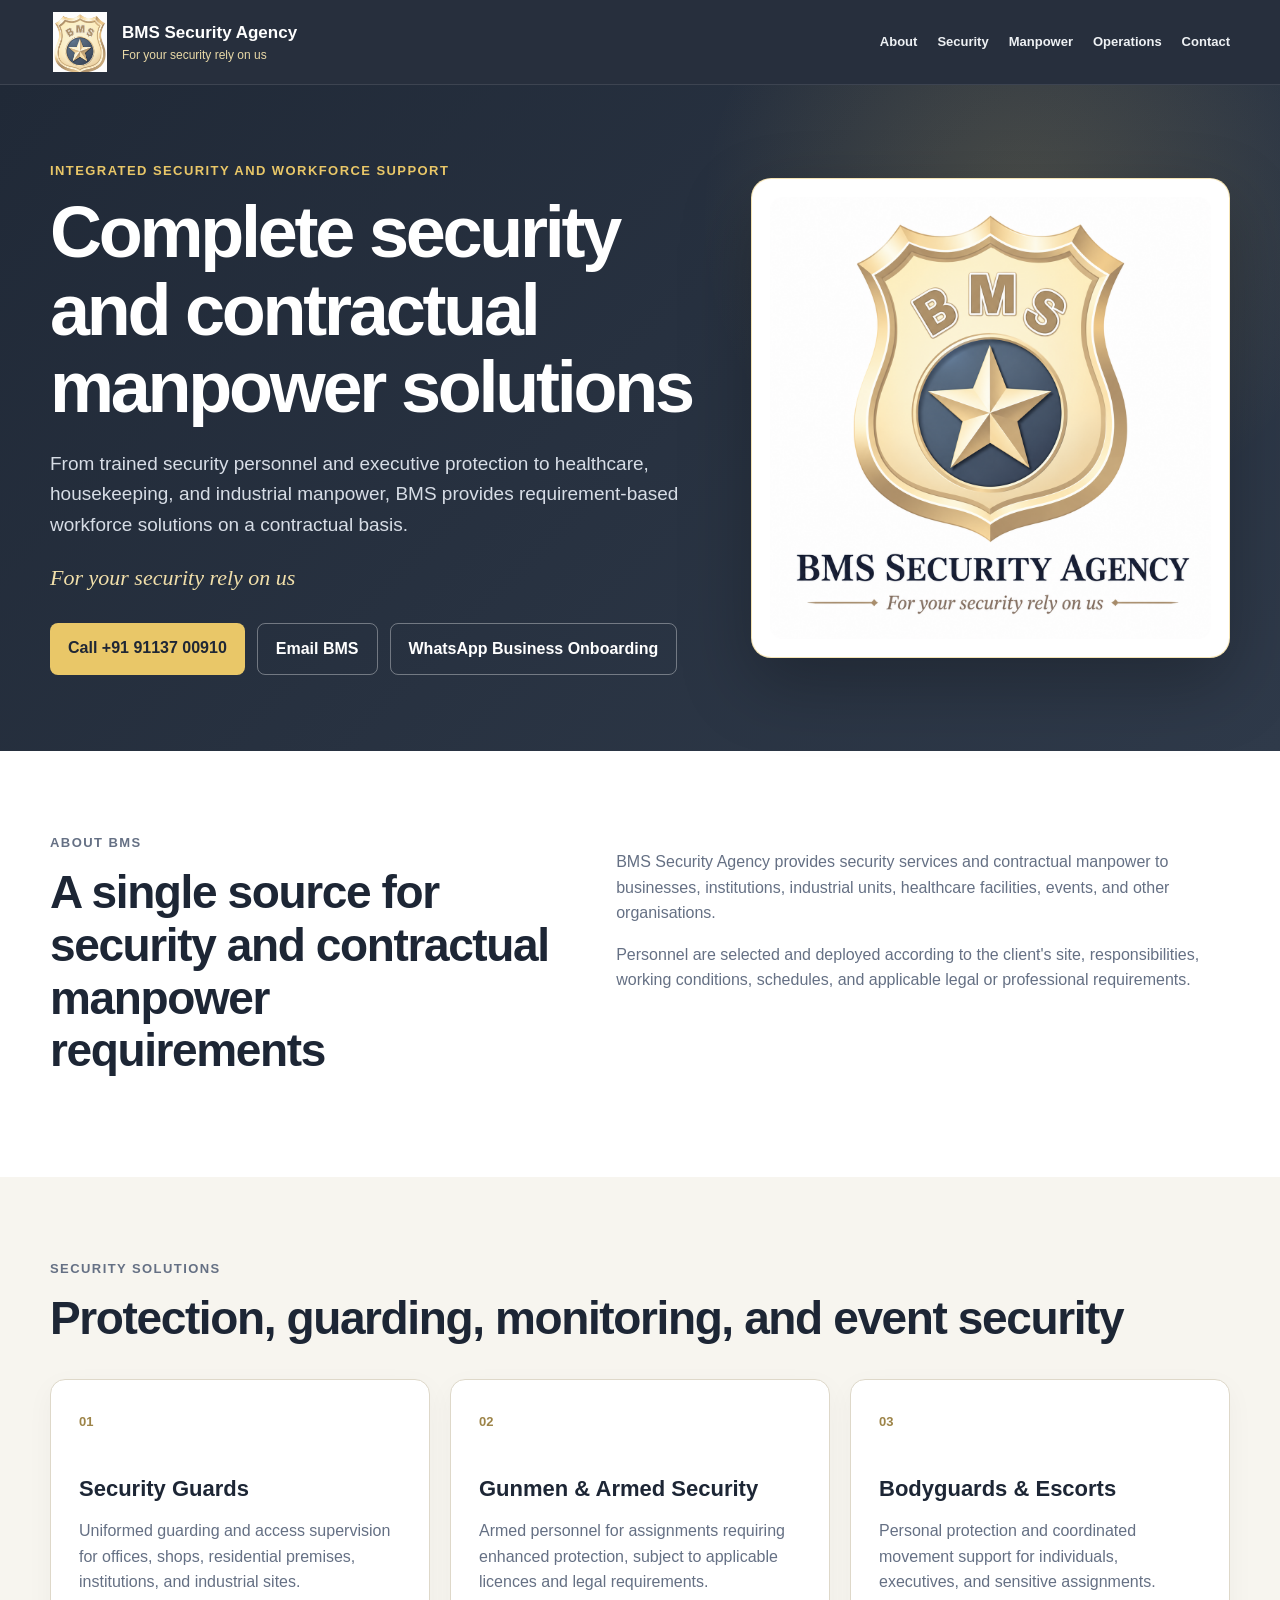
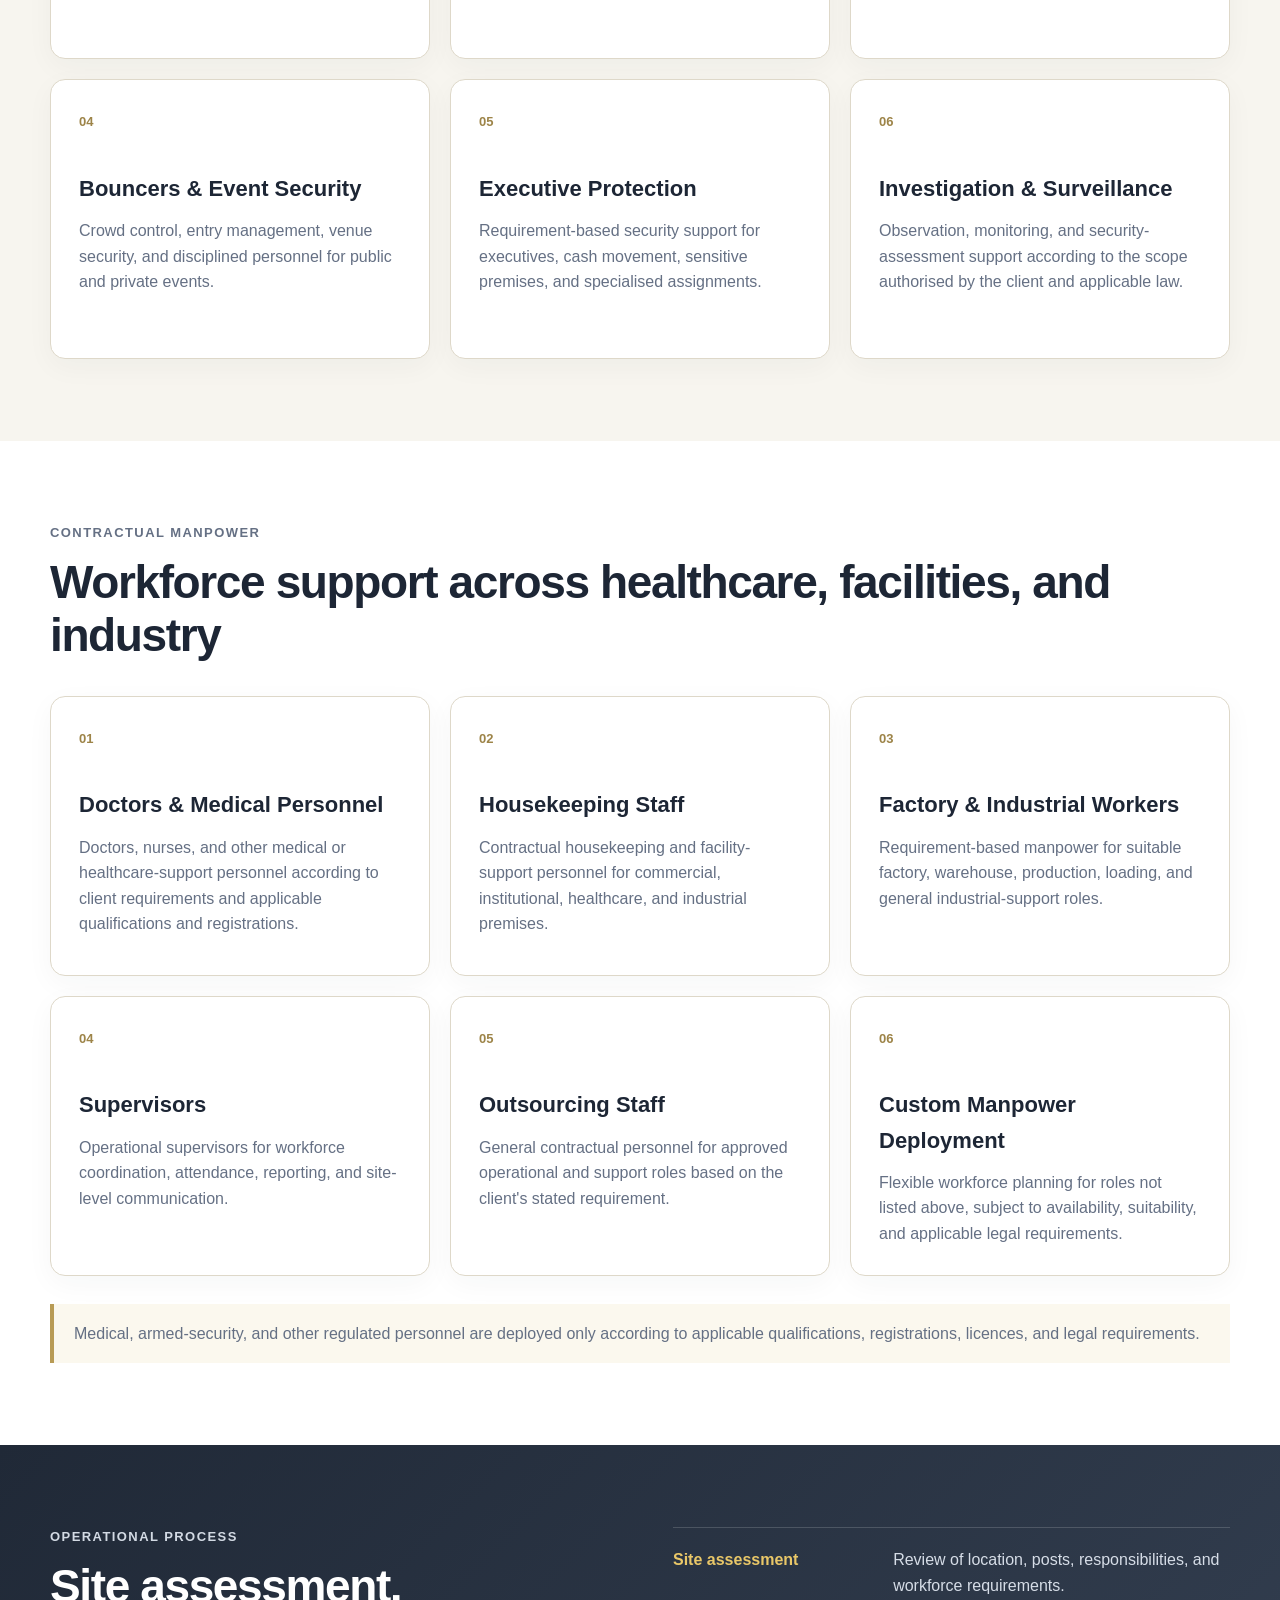
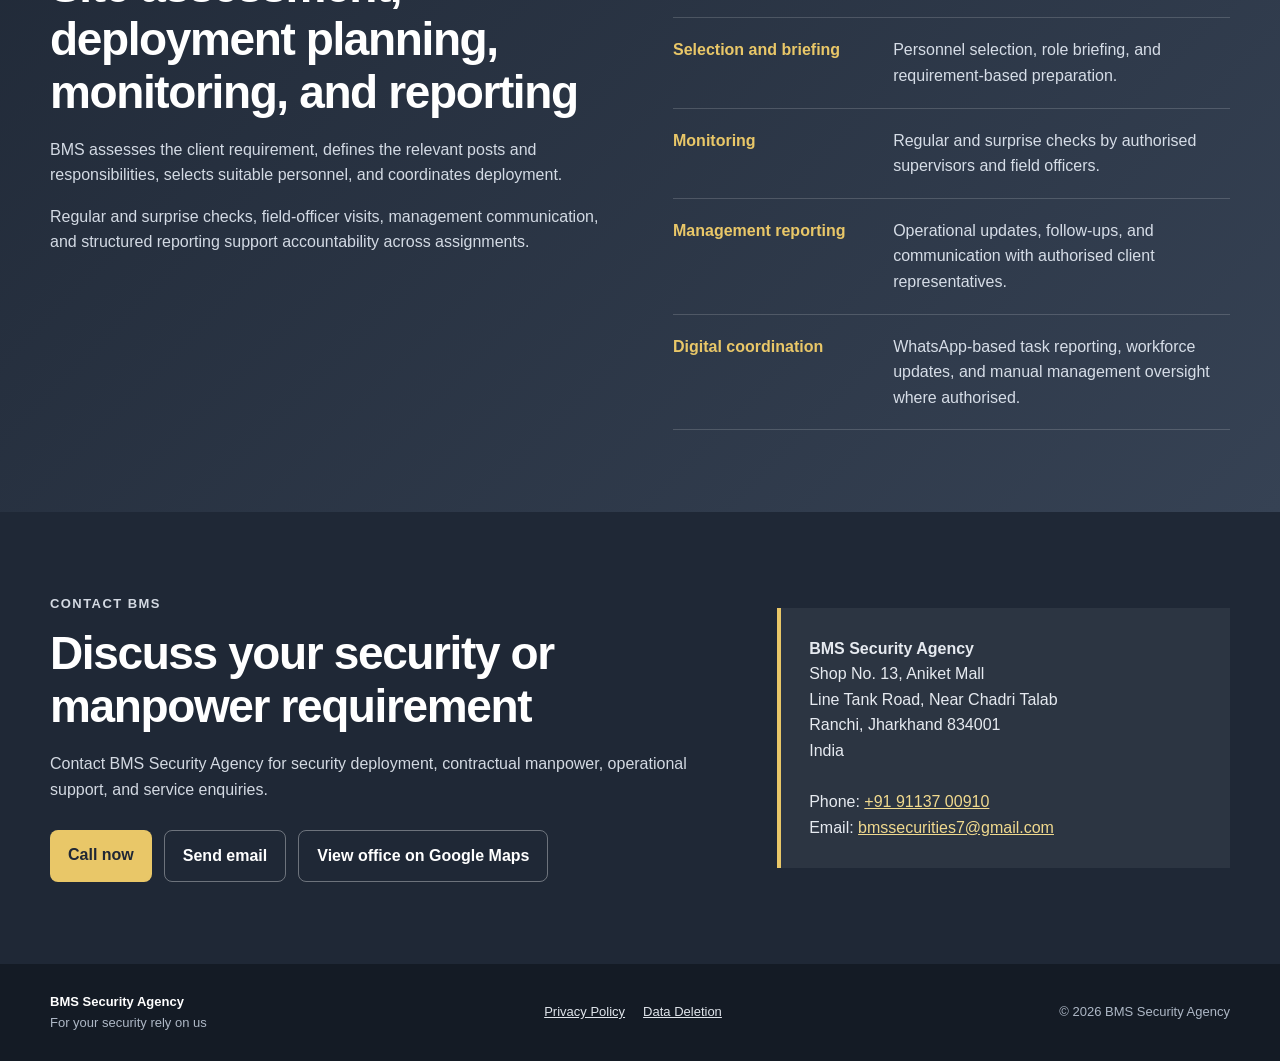
==== commit db53e6c7: "Add onboarding button to preview homepage" ====
--- a/index.html
+++ b/index.html
@@ -45,6 +45,7 @@
           <div class="actions">
             <a class="button primary" href="tel:+919113700910">Call +91 91137 00910</a>
             <a class="button secondary light" href="mailto:bmssecurities7@gmail.com">Email BMS</a>
+            <a class="button secondary light" href="whatsapp-onboarding-preview.html">WhatsApp Business Onboarding</a>
           </div>
         </div>
 
